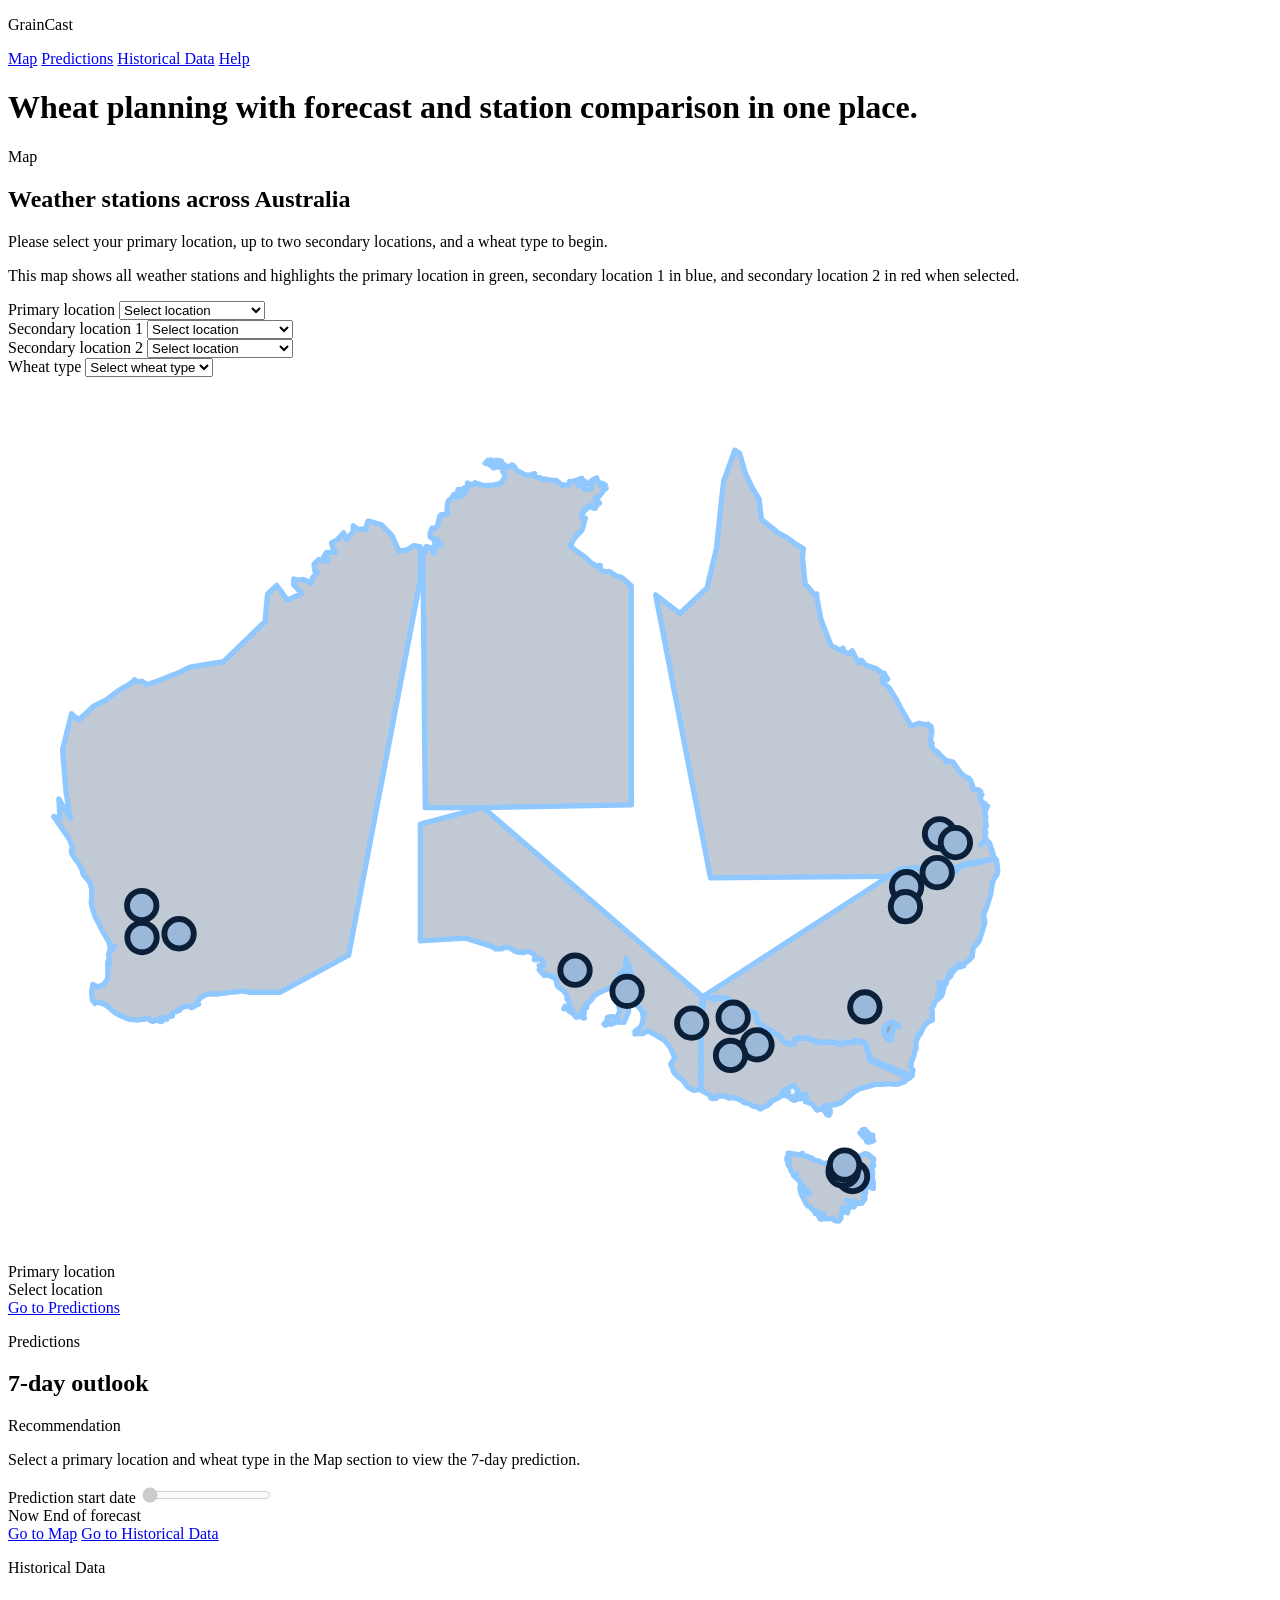
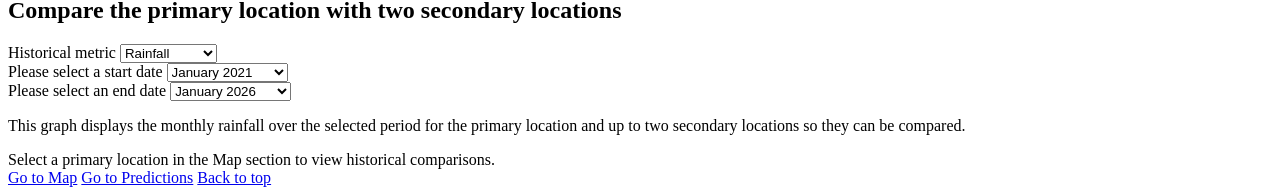
==== index.html @ faa93eda "Upload html files to correct github" ====
<!DOCTYPE html>
<html lang="en">
<head>
  <meta charset="UTF-8">
  <meta name="viewport" content="width=device-width, initial-scale=1.0">
  <title>GrainCast</title>
  <link rel="preconnect" href="https://fonts.googleapis.com">
  <link rel="preconnect" href="https://fonts.gstatic.com" crossorigin>
  <link href="https://fonts.googleapis.com/css2?family=Manrope:wght@400;500;700;800&family=Sora:wght@600;700&display=swap" rel="stylesheet">
  <link rel="stylesheet" href="styles.css">
</head>
<body>
  <div class="page-shell">
    <header class="hero" id="top">
      <div class="brand-row">
        <p class="brand-name">GrainCast</p>
        <nav class="page-nav" aria-label="Page sections">
          <a href="#map-section">Map</a>
          <a href="#predictions">Predictions</a>
          <a href="#historical-data">Historical Data</a>
          <a href="help.html">Help</a>
        </nav>
      </div>
      <h1 class="hero-subtitle">Wheat planning with forecast and station comparison in one place.</h1>
    </header>

    <main class="dashboard">
      <section class="panel map-panel" id="map-section">
        <div class="panel-header">
          <div>
            <p class="section-label">Map</p>
            <h2 class="panel-title section-heading">Weather stations across Australia</h2>
          </div>
        </div>
        <p class="prompt-text">Please select your primary location, up to two secondary locations, and a wheat type to begin.</p>
        <p id="map-description" class="assistive-description"></p>
        <div class="map-selection-grid">
          <div class="control-group">
            <label for="forecast-location">Primary location</label>
            <select id="forecast-location"></select>
          </div>
          <div class="control-group">
            <label for="compare-one">Secondary location 1</label>
            <select id="compare-one"></select>
          </div>
          <div class="control-group">
            <label for="compare-two">Secondary location 2</label>
            <select id="compare-two"></select>
          </div>
          <div class="control-group">
            <label for="crop-select">Wheat type</label>
            <select id="crop-select"></select>
          </div>
        </div>
        <div class="map-grid">
          <div id="station-map" class="station-map" aria-label="Australian weather station map"></div>
          <div id="map-legend" class="map-legend"></div>
        </div>
        <div class="section-nav-row">
          <a class="section-jump" href="#predictions">Go to Predictions</a>
        </div>
      </section>

      <section class="panel outlook-panel" id="predictions">
        <div class="panel-header">
          <div>
            <p class="section-label">Predictions</p>
            <h2 id="outlook-heading" class="panel-title section-heading">7-day outlook</h2>
          </div>
          <p id="selected-date-label" class="muted-text"></p>
        </div>

        <div class="recommendation-card recommendation-card--hero">
          <p class="section-label">Recommendation</p>
          <p id="recommendation-text" class="recommendation-text"></p>
        </div>

        <div class="slider-wrap">
          <label for="date-slider">Prediction start date</label>
          <input id="date-slider" type="range" min="0" max="364" step="1" value="0">
          <div class="slider-legend">
            <span id="range-start">Now</span>
            <span id="range-end">End of forecast</span>
          </div>
        </div>

        <div id="weekly-stats" class="stats-grid"></div>
        <div class="section-nav-row">
          <a class="section-jump" href="#map-section">Go to Map</a>
          <a class="section-jump" href="#historical-data">Go to Historical Data</a>
        </div>
      </section>

      <section class="panel history-panel" id="historical-data">
        <div class="panel-header">
          <div>
            <p class="section-label">Historical Data</p>
            <h2 class="panel-title section-heading">Compare the primary location with two secondary locations</h2>
          </div>
        </div>

        <div class="history-controls">
          <div class="control-group">
            <label for="history-metric">Historical metric</label>
            <select id="history-metric"></select>
          </div>
          <div class="control-group" id="temperature-mode-group">
            <label for="temperature-mode">Temperature view</label>
            <select id="temperature-mode"></select>
          </div>
          <div class="control-group">
            <label for="history-start">Please select a start date</label>
            <select id="history-start"></select>
          </div>
          <div class="control-group">
            <label for="history-end">Please select an end date</label>
            <select id="history-end"></select>
          </div>
        </div>

        <p id="history-description" class="assistive-description"></p>
        <div id="history-chart" class="chart-surface" aria-label="Historical comparison chart"></div>
        <div class="section-nav-row">
          <a class="section-jump" href="#map-section">Go to Map</a>
          <a class="section-jump" href="#predictions">Go to Predictions</a>
          <a class="section-jump" href="#top">Back to top</a>
        </div>
      </section>
    </main>
  </div>

  <div id="hover-tooltip" class="hover-tooltip" role="status" aria-live="polite"></div>

  <script src="forecast-data.js"></script>
  <script src="historical-data.js"></script>
  <script src="map-data.js"></script>
  <script src="app.js"></script>
</body>
</html>
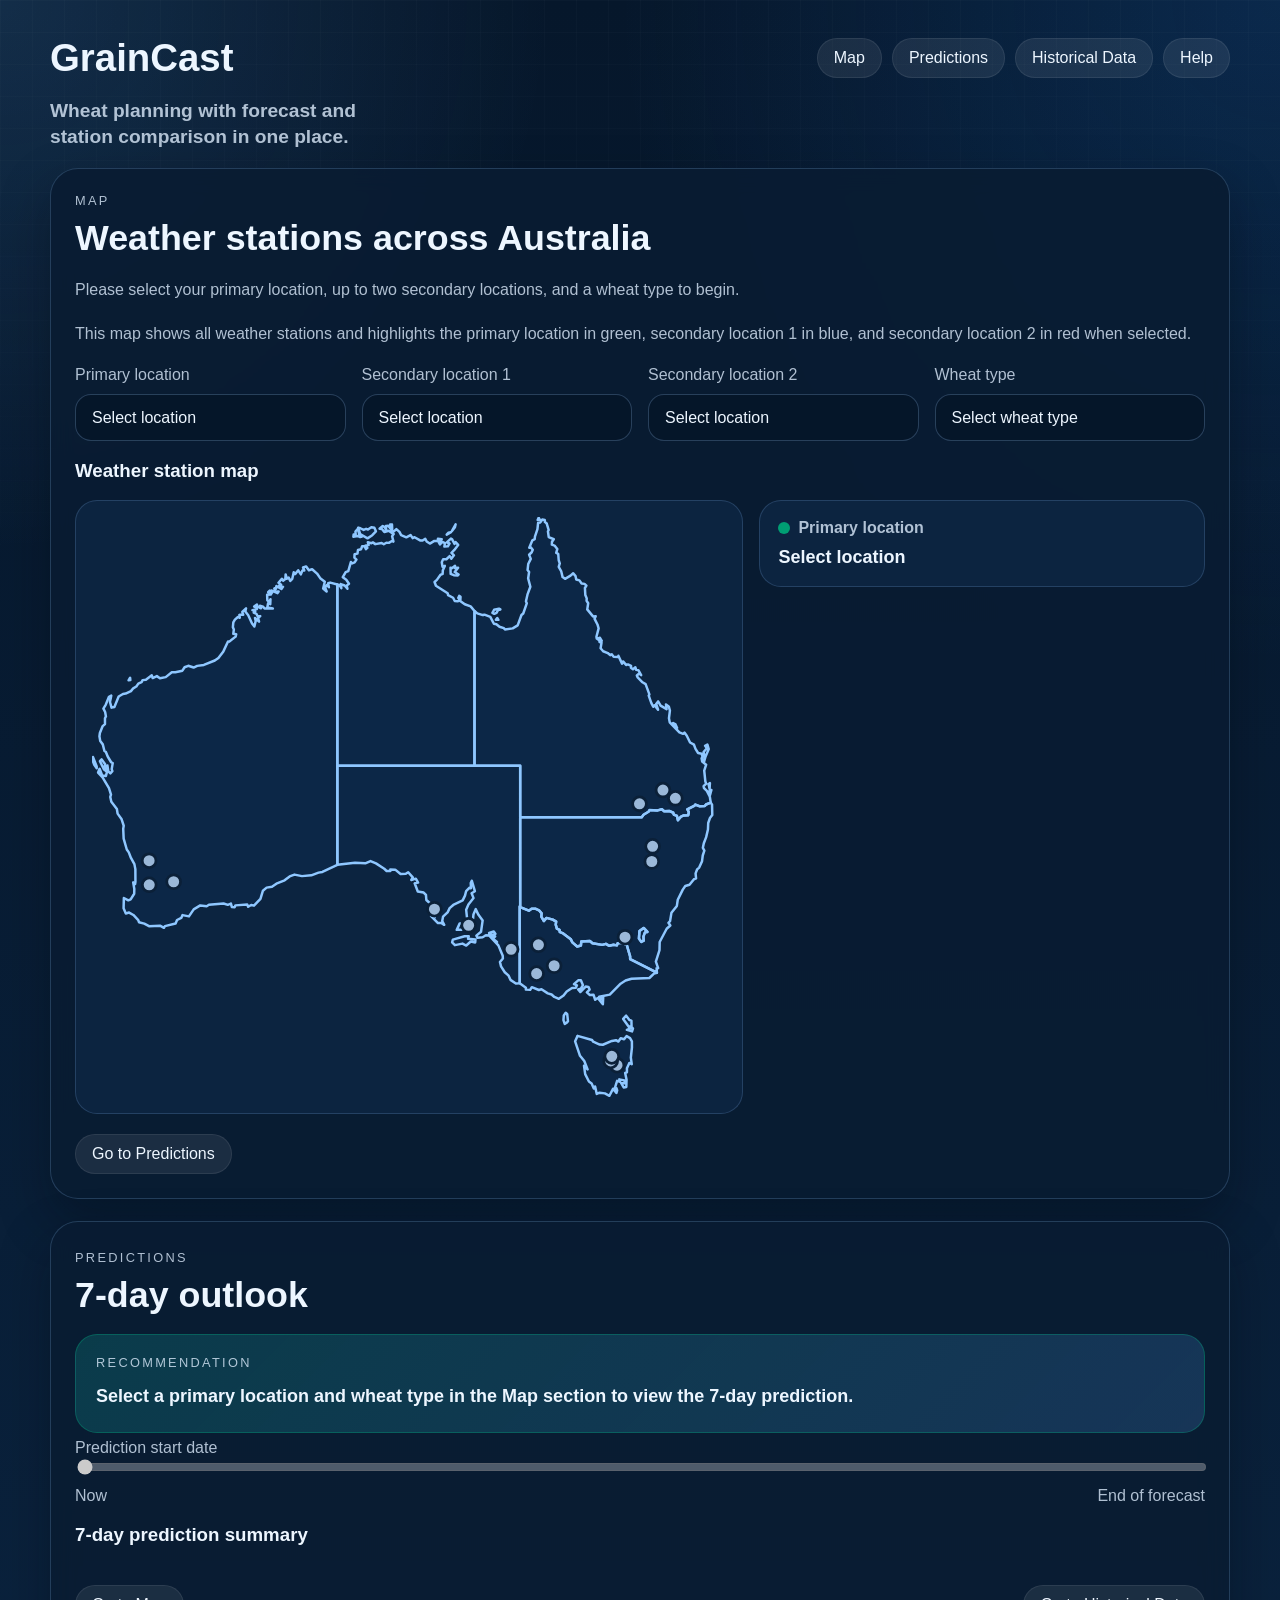
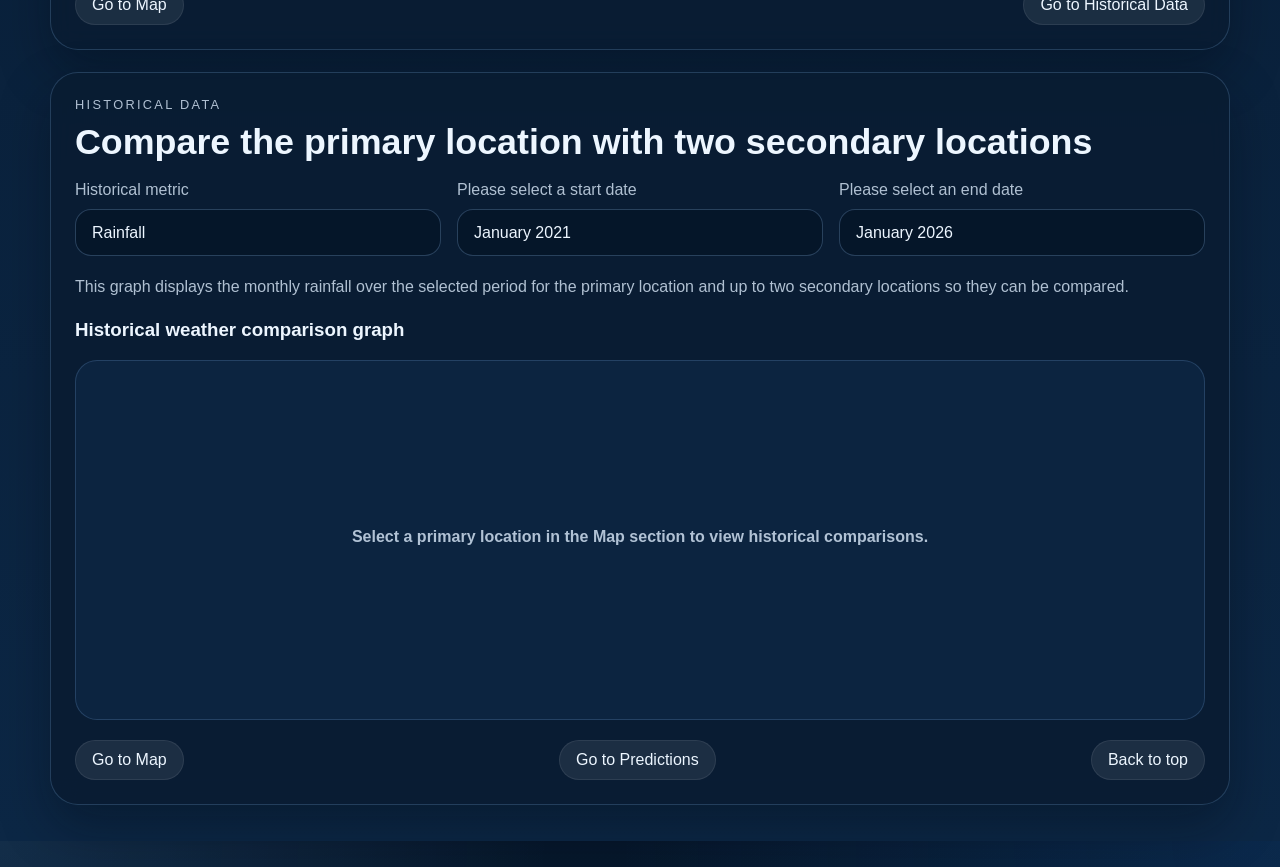
==== commit 0ddad73d: "Increase title size" ====
--- a/index.html
+++ b/index.html
@@ -52,6 +52,7 @@
             <select id="crop-select"></select>
           </div>
         </div>
+        <h3 class="visual-title">Weather station map</h3>
         <div class="map-grid">
           <div id="station-map" class="station-map" aria-label="Australian weather station map"></div>
           <div id="map-legend" class="map-legend"></div>
@@ -83,7 +84,8 @@
             <span id="range-end">End of forecast</span>
           </div>
         </div>
-
+        
+        <h3 class="visual-title">7-day prediction summary</h3>
         <div id="weekly-stats" class="stats-grid"></div>
         <div class="section-nav-row">
           <a class="section-jump" href="#map-section">Go to Map</a>
@@ -119,6 +121,7 @@
         </div>
 
         <p id="history-description" class="assistive-description"></p>
+        <h3 class="visual-title">Historical weather comparison graph</h3>
         <div id="history-chart" class="chart-surface" aria-label="Historical comparison chart"></div>
         <div class="section-nav-row">
           <a class="section-jump" href="#map-section">Go to Map</a>
--- a/styles.css
+++ b/styles.css
@@ -0,0 +1,436 @@
+:root {
+  --bg-1: #06172b;
+  --bg-2: #0c2745;
+  --panel: rgba(9, 28, 50, 0.9);
+  --panel-soft: rgba(13, 37, 66, 0.96);
+  --border: rgba(120, 171, 222, 0.24);
+  --text: #edf6ff;
+  --muted: rgba(219, 234, 250, 0.8);
+  --accent: #64b5ff;
+  --shadow: 0 22px 50px rgba(2, 10, 19, 0.34);
+}
+
+* {
+  box-sizing: border-box;
+}
+
+html {
+  scroll-behavior: smooth;
+}
+
+body {
+  margin: 0;
+  min-height: 100vh;
+  font-family: "Manrope", sans-serif;
+  font-size: 16px;
+  color: var(--text);
+  background:
+    radial-gradient(circle at top left, rgba(100, 181, 255, 0.14), transparent 20%),
+    radial-gradient(circle at top right, rgba(31, 122, 224, 0.18), transparent 24%),
+    linear-gradient(180deg, var(--bg-1), var(--bg-2));
+}
+
+body::before {
+  content: "";
+  position: fixed;
+  inset: 0;
+  background:
+    linear-gradient(rgba(255, 255, 255, 0.025) 1px, transparent 1px),
+    linear-gradient(90deg, rgba(255, 255, 255, 0.025) 1px, transparent 1px);
+  background-size: 32px 32px;
+  mask-image: linear-gradient(to bottom, rgba(0, 0, 0, 0.8), transparent 85%);
+  pointer-events: none;
+}
+
+.page-shell {
+  width: min(1180px, calc(100% - 24px));
+  margin: 0 auto;
+  padding: 28px 0 36px;
+}
+
+.hero {
+  padding: 8px 0 18px;
+}
+
+.brand-row,
+.panel-header,
+.selection-grid,
+.history-controls,
+.stats-grid,
+.map-grid {
+  display: grid;
+  gap: 16px;
+}
+
+.brand-row {
+  grid-template-columns: 1fr auto;
+  align-items: center;
+  margin-bottom: 18px;
+}
+
+.brand-name {
+  margin: 0;
+  font-family: "Sora", sans-serif;
+  font-size: clamp(2rem, 3vw, 2.8rem);
+  font-weight: 700;
+}
+
+.page-nav {
+  display: flex;
+  flex-wrap: wrap;
+  gap: 10px;
+}
+
+.page-nav a {
+  color: var(--text);
+  text-decoration: none;
+  padding: 10px 16px;
+  border-radius: 999px;
+  background: rgba(255, 255, 255, 0.08);
+  border: 1px solid rgba(255, 255, 255, 0.08);
+}
+
+.page-nav a:hover,
+.page-nav a:focus-visible {
+  background: rgba(100, 181, 255, 0.2);
+  outline: none;
+}
+
+.hero h1,
+.panel-title {
+  margin: 0;
+  font-family: "Sora", sans-serif;
+}
+
+.hero-subtitle {
+  font-size: clamp(1rem, 1.5vw, 1.2rem);
+  line-height: 1.35;
+  max-width: 34ch;
+  color: var(--muted);
+}
+
+.section-heading {
+  font-size: clamp(1.7rem, 2.8vw, 2.3rem);
+  line-height: 1.15;
+}
+
+.eyebrow,
+.section-label,
+.muted-text,
+.assistive-description,
+.prompt-text,
+.stat-tile span,
+label,
+.chart-legend,
+.summary-card {
+  color: var(--muted);
+}
+
+.section-label {
+  margin: 0 0 10px;
+  font-size: 0.8rem;
+  letter-spacing: 0.18em;
+  text-transform: uppercase;
+}
+
+.dashboard {
+  display: grid;
+  gap: 22px;
+}
+
+.panel {
+  background: var(--panel);
+  border: 1px solid var(--border);
+  border-radius: 28px;
+  box-shadow: var(--shadow);
+  padding: 24px;
+  backdrop-filter: blur(12px);
+}
+
+.panel-header {
+  grid-template-columns: 1fr auto;
+  align-items: baseline;
+  margin-bottom: 18px;
+}
+
+.prompt-text,
+.assistive-description {
+  margin: 0 0 18px;
+  line-height: 1.65;
+}
+
+.selection-grid {
+  grid-template-columns: repeat(2, minmax(0, 1fr));
+}
+
+.map-selection-grid {
+  display: grid;
+  gap: 16px;
+  grid-template-columns: repeat(4, minmax(0, 1fr));
+  margin-bottom: 18px;
+}
+
+.history-controls {
+  grid-template-columns: repeat(3, minmax(0, 1fr));
+  margin-bottom: 18px;
+}
+
+.stats-grid {
+  grid-template-columns: repeat(3, minmax(0, 1fr));
+  margin-top: 18px;
+}
+
+.map-grid {
+  grid-template-columns: 1.2fr 0.8fr;
+  align-items: start;
+}
+
+.section-nav-row {
+  display: flex;
+  justify-content: space-between;
+  gap: 12px;
+  flex-wrap: wrap;
+  margin-top: 20px;
+}
+
+.section-jump {
+  color: var(--text);
+  text-decoration: none;
+  padding: 10px 16px;
+  border-radius: 999px;
+  background: rgba(255, 255, 255, 0.08);
+  border: 1px solid rgba(255, 255, 255, 0.08);
+}
+
+.section-jump:hover,
+.section-jump:focus-visible {
+  background: rgba(100, 181, 255, 0.2);
+  outline: none;
+}
+
+.control-group {
+  display: grid;
+  gap: 10px;
+}
+
+select,
+input[type="range"] {
+  width: 100%;
+  font: inherit;
+}
+
+select {
+  appearance: none;
+  border: 1px solid rgba(133, 176, 222, 0.28);
+  border-radius: 16px;
+  background: rgba(5, 19, 36, 0.56);
+  color: var(--text);
+  padding: 14px 16px;
+}
+
+.slider-wrap {
+  margin-top: 6px;
+}
+
+.slider-legend {
+  display: flex;
+  justify-content: space-between;
+  margin-top: 8px;
+  color: var(--muted);
+  font-size: 16px;
+}
+
+input[type="range"] {
+  accent-color: var(--accent);
+}
+
+.stat-tile,
+.recommendation-card,
+.summary-card,
+.chart-surface,
+.station-map {
+  border: 1px solid rgba(123, 171, 224, 0.22);
+  border-radius: 22px;
+  background: var(--panel-soft);
+}
+
+.recommendation-card {
+  padding: 20px;
+}
+
+.recommendation-card--hero {
+  background:
+    linear-gradient(135deg, rgba(0, 158, 115, 0.2), rgba(100, 181, 255, 0.12)),
+    var(--panel-soft);
+  border-color: rgba(0, 158, 115, 0.38);
+}
+
+.recommendation-text {
+  margin: 0;
+  color: var(--text);
+  font-size: 18px;
+  line-height: 1.8;
+  font-weight: 700;
+}
+
+.stat-tile {
+  padding: 18px;
+}
+
+.stat-icon {
+  font-size: 30px;
+  margin-bottom: 10px;
+}
+
+.stat-tile strong {
+  display: block;
+  margin-top: 8px;
+  color: var(--text);
+  font-size: 22px;
+}
+
+.station-map,
+.chart-surface {
+  padding: 16px;
+}
+
+.station-map {
+  min-height: 320px;
+}
+
+.station-map svg,
+.chart-surface svg {
+  width: 100%;
+  height: auto;
+  display: block;
+}
+
+.map-legend {
+  display: grid;
+  gap: 16px;
+}
+
+.legend-chip {
+  display: inline-flex;
+  align-items: center;
+  gap: 8px;
+  margin-bottom: 10px;
+  font-weight: 700;
+}
+
+.legend-chip span {
+  width: 12px;
+  height: 12px;
+  border-radius: 50%;
+  display: inline-block;
+}
+
+.summary-card {
+  padding: 18px;
+}
+
+.summary-name {
+  color: var(--text);
+  font-weight: 800;
+  font-size: 18px;
+}
+
+.chart-surface {
+  min-height: 360px;
+}
+
+.chart-legend {
+  display: flex;
+  gap: 16px;
+  flex-wrap: wrap;
+  margin-top: 12px;
+  font-size: 16px;
+}
+
+.chart-legend span {
+  display: inline-flex;
+  align-items: center;
+  gap: 8px;
+}
+
+.chart-legend i {
+  width: 12px;
+  height: 12px;
+  border-radius: 50%;
+  display: inline-block;
+  background: var(--accent);
+}
+
+.chart-legend .legend-dashed {
+  background: transparent;
+  border: 2px dashed var(--accent);
+}
+
+.empty-chart {
+  min-height: 320px;
+  display: grid;
+  place-items: center;
+  text-align: center;
+  color: var(--muted);
+  font-weight: 600;
+  font-size: 16px;
+}
+
+.hover-tooltip {
+  position: absolute;
+  z-index: 20;
+  max-width: 260px;
+  padding: 10px 12px;
+  border-radius: 12px;
+  background: rgba(7, 18, 31, 0.94);
+  border: 1px solid rgba(140, 184, 230, 0.28);
+  color: var(--text);
+  font-size: 16px;
+  line-height: 1.45;
+  pointer-events: none;
+  opacity: 0;
+  transform: translateY(4px);
+  transition: opacity 120ms ease, transform 120ms ease;
+}
+
+.hover-tooltip.visible {
+  opacity: 1;
+  transform: translateY(0);
+}
+
+@media (max-width: 980px) {
+  .brand-row,
+  .selection-grid,
+  .map-selection-grid,
+  .stats-grid,
+  .history-controls,
+  .map-grid,
+  .panel-header {
+    grid-template-columns: 1fr;
+  }
+}
+
+@media (max-width: 640px) {
+  .page-shell {
+    width: min(100% - 16px, 100%);
+    padding-top: 18px;
+  }
+
+  .panel {
+    padding: 18px;
+    border-radius: 22px;
+  }
+
+  .page-nav {
+    width: 100%;
+  }
+
+  .page-nav a {
+    flex: 1 1 auto;
+    text-align: center;
+  }
+
+  .section-nav-row {
+    flex-direction: column;
+  }
+}
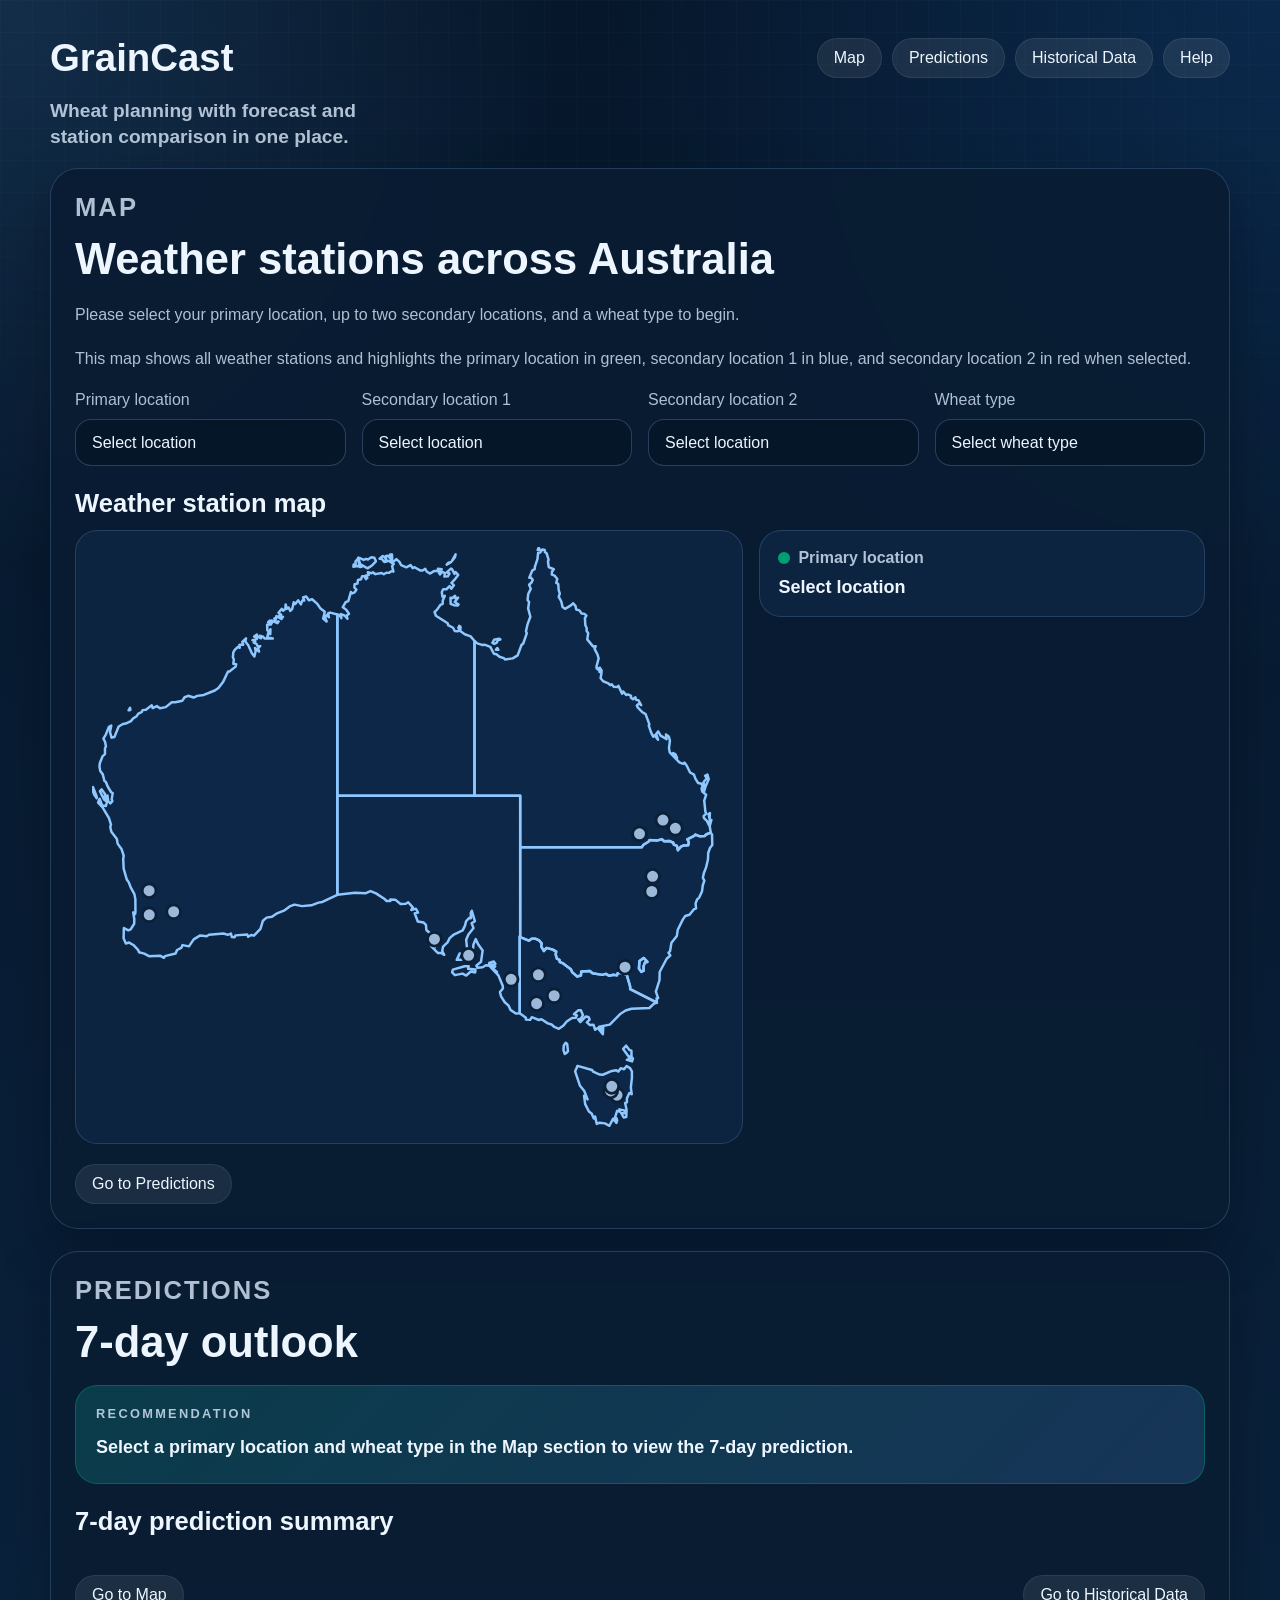
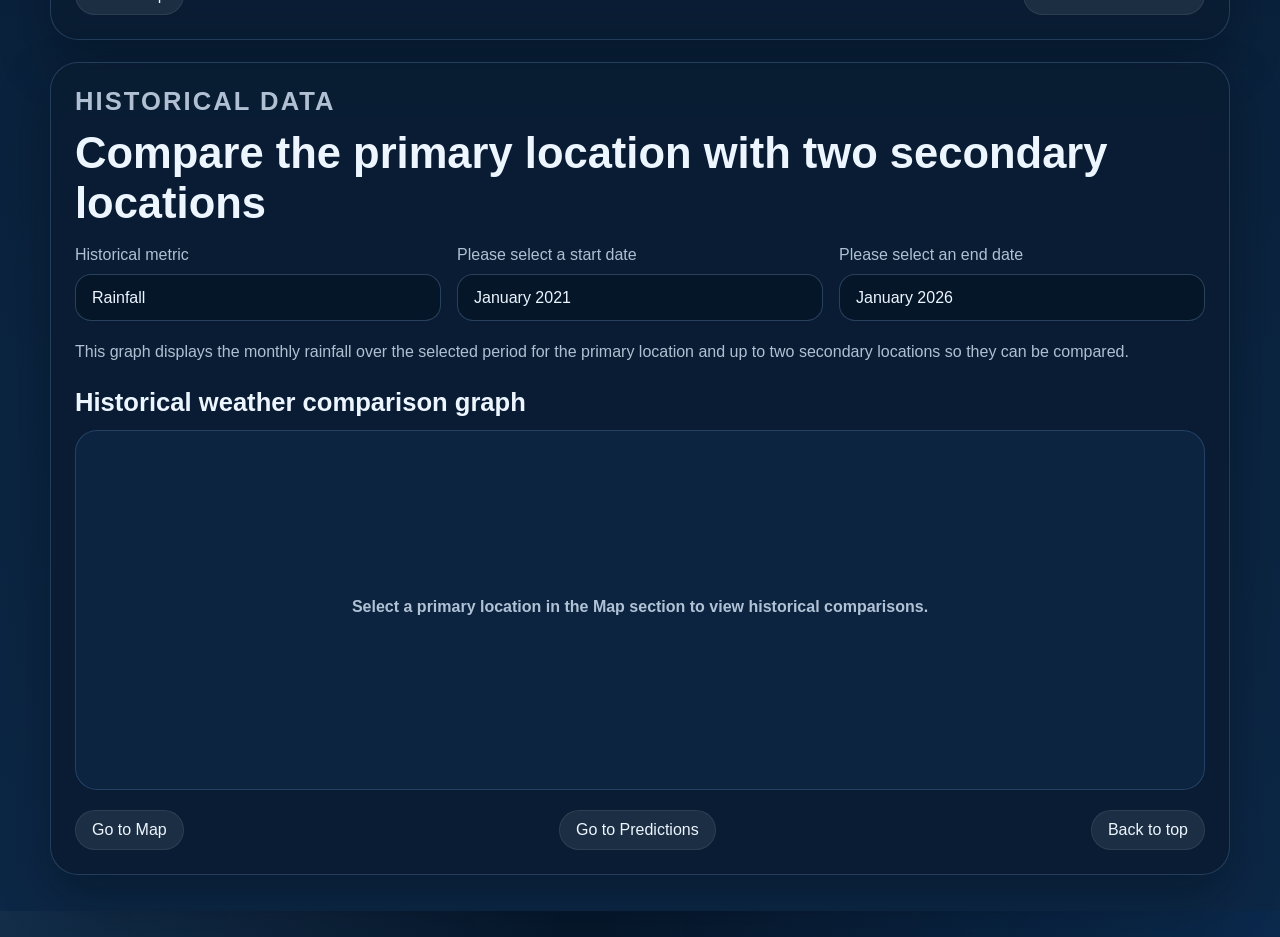
==== commit 79a2ec3c: "Remove prediction slider" ====
--- a/index.html
+++ b/index.html
@@ -75,15 +75,6 @@
           <p class="section-label">Recommendation</p>
           <p id="recommendation-text" class="recommendation-text"></p>
         </div>
-
-        <div class="slider-wrap">
-          <label for="date-slider">Prediction start date</label>
-          <input id="date-slider" type="range" min="0" max="364" step="1" value="0">
-          <div class="slider-legend">
-            <span id="range-start">Now</span>
-            <span id="range-end">End of forecast</span>
-          </div>
-        </div>
         
         <h3 class="visual-title">7-day prediction summary</h3>
         <div id="weekly-stats" class="stats-grid"></div>
--- a/styles.css
+++ b/styles.css
@@ -110,7 +110,7 @@
 }
 
 .section-heading {
-  font-size: clamp(1.7rem, 2.8vw, 2.3rem);
+  font-size: clamp(2rem, 3.4vw, 2.8rem);
   line-height: 1.15;
 }
 
@@ -128,10 +128,27 @@
 
 .section-label {
   margin: 0 0 10px;
+  font-family: "Sora", sans-serif;
   font-size: 0.8rem;
+  font-weight: 700;
   letter-spacing: 0.18em;
   text-transform: uppercase;
 }
+
+.panel-header .section-label {
+  margin-bottom: 12px;
+  font-size: clamp(1.25rem, 2vw, 1.65rem);
+  letter-spacing: 0.08em;
+}
+
+.visual-title {
+  margin: 22px 0 12px;
+  font-family: "Sora", sans-serif;
+  font-size: clamp(1.25rem, 2vw, 1.65rem);
+  line-height: 1.2;
+  color: var(--text);
+}
+
 
 .dashboard {
   display: grid;
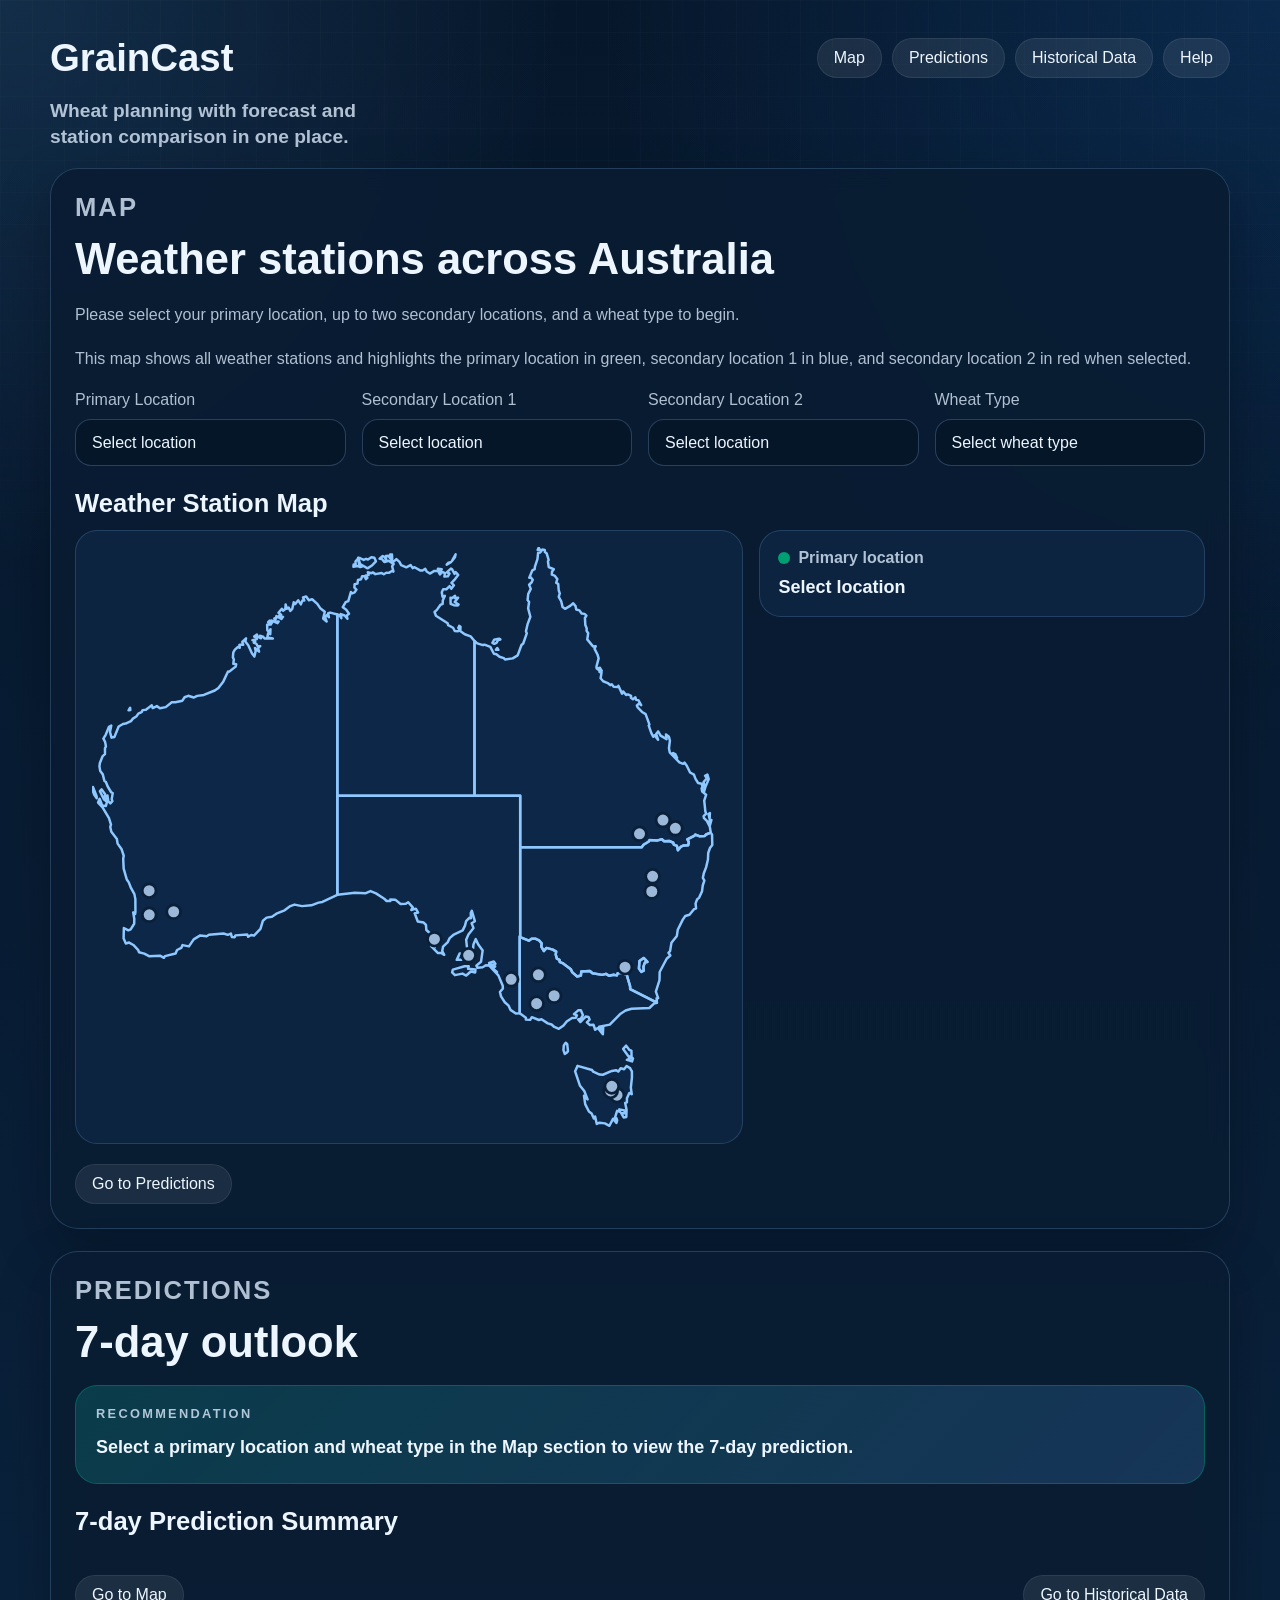
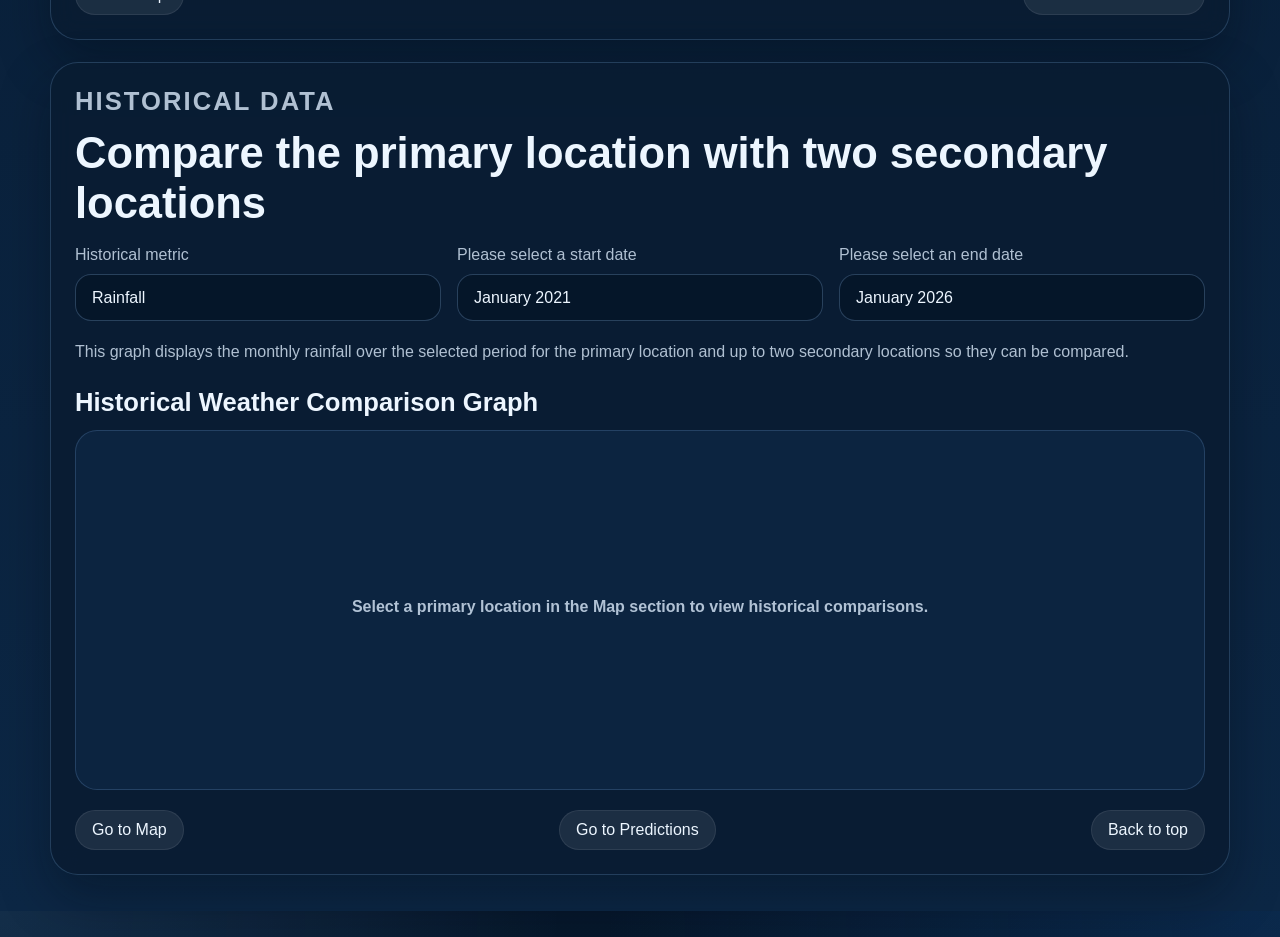
==== commit 31aa9195: "Update index.html made the text more consistent" ====
--- a/index.html
+++ b/index.html
@@ -36,23 +36,23 @@
         <p id="map-description" class="assistive-description"></p>
         <div class="map-selection-grid">
           <div class="control-group">
-            <label for="forecast-location">Primary location</label>
+            <label for="forecast-location">Primary Location</label>
             <select id="forecast-location"></select>
           </div>
           <div class="control-group">
-            <label for="compare-one">Secondary location 1</label>
+            <label for="compare-one">Secondary Location 1</label>
             <select id="compare-one"></select>
           </div>
           <div class="control-group">
-            <label for="compare-two">Secondary location 2</label>
+            <label for="compare-two">Secondary Location 2</label>
             <select id="compare-two"></select>
           </div>
           <div class="control-group">
-            <label for="crop-select">Wheat type</label>
+            <label for="crop-select">Wheat Type</label>
             <select id="crop-select"></select>
           </div>
         </div>
-        <h3 class="visual-title">Weather station map</h3>
+        <h3 class="visual-title">Weather Station Map</h3>
         <div class="map-grid">
           <div id="station-map" class="station-map" aria-label="Australian weather station map"></div>
           <div id="map-legend" class="map-legend"></div>
@@ -76,7 +76,7 @@
           <p id="recommendation-text" class="recommendation-text"></p>
         </div>
         
-        <h3 class="visual-title">7-day prediction summary</h3>
+        <h3 class="visual-title">7-day Prediction Summary</h3>
         <div id="weekly-stats" class="stats-grid"></div>
         <div class="section-nav-row">
           <a class="section-jump" href="#map-section">Go to Map</a>
@@ -112,7 +112,7 @@
         </div>
 
         <p id="history-description" class="assistive-description"></p>
-        <h3 class="visual-title">Historical weather comparison graph</h3>
+        <h3 class="visual-title">Historical Weather Comparison Graph</h3>
         <div id="history-chart" class="chart-surface" aria-label="Historical comparison chart"></div>
         <div class="section-nav-row">
           <a class="section-jump" href="#map-section">Go to Map</a>
--- a/styles.css
+++ b/styles.css
@@ -230,11 +230,11 @@
   gap: 10px;
 }
 
-select,
-input[type="range"] {
+select {
   width: 100%;
   font: inherit;
 }
+
 
 select {
   appearance: none;
@@ -243,22 +243,6 @@
   background: rgba(5, 19, 36, 0.56);
   color: var(--text);
   padding: 14px 16px;
-}
-
-.slider-wrap {
-  margin-top: 6px;
-}
-
-.slider-legend {
-  display: flex;
-  justify-content: space-between;
-  margin-top: 8px;
-  color: var(--muted);
-  font-size: 16px;
-}
-
-input[type="range"] {
-  accent-color: var(--accent);
 }
 
 .stat-tile,
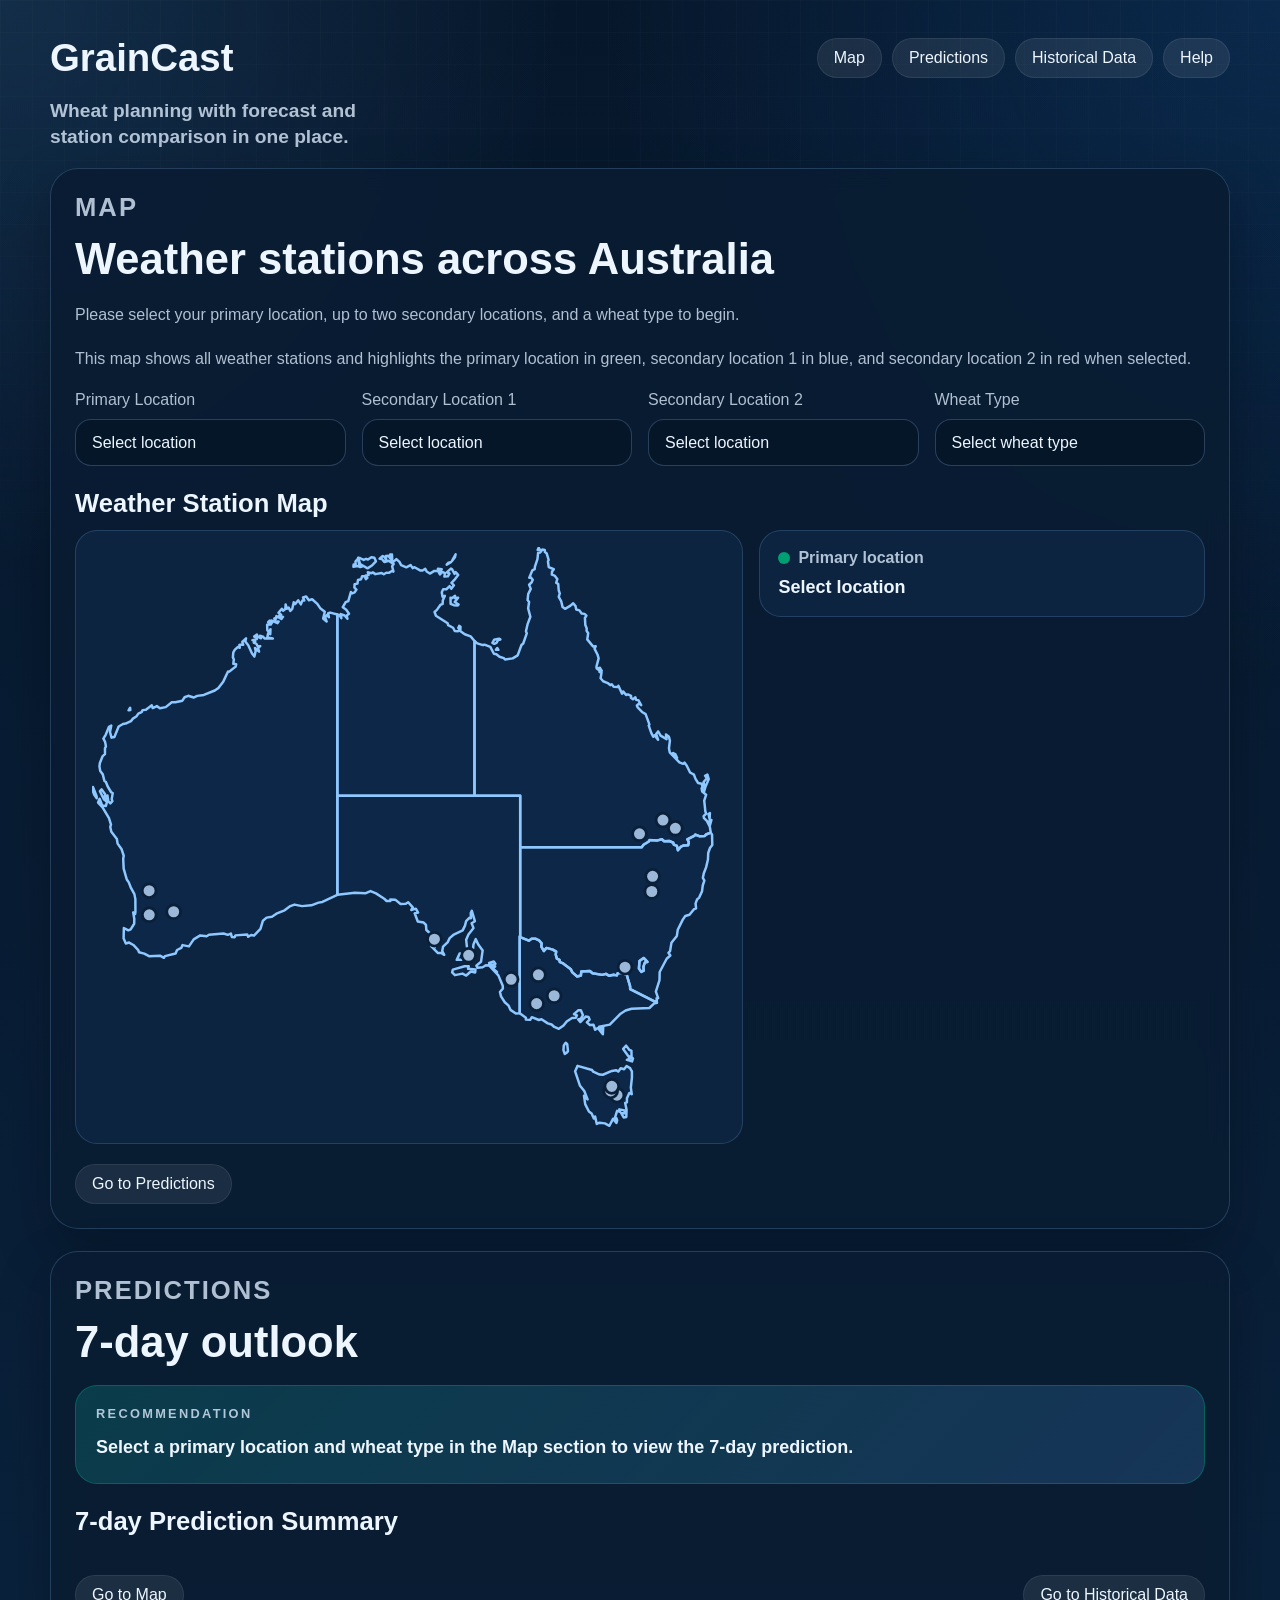
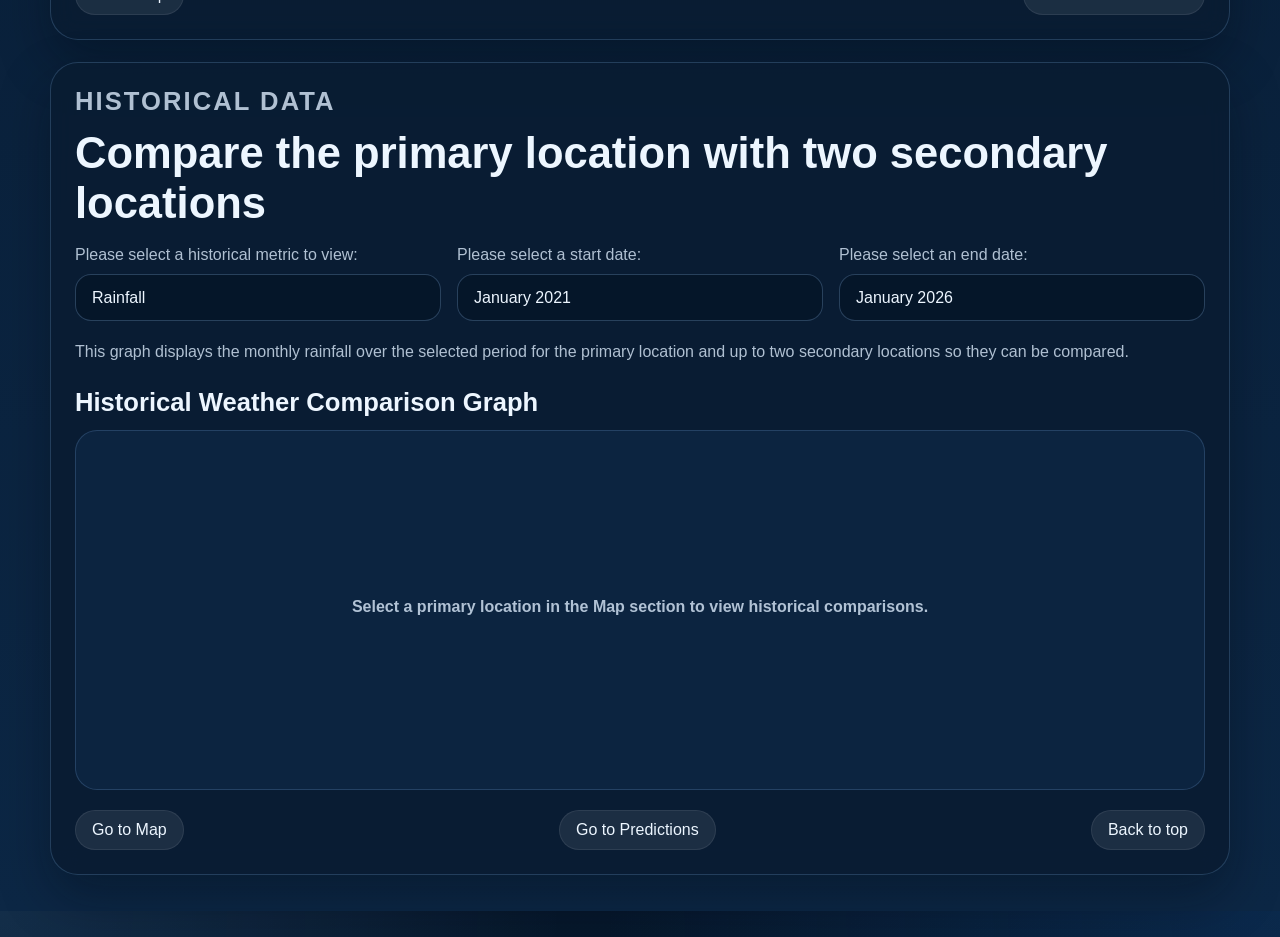
==== commit f4ad32fb: "Update index.html Updated the wording again" ====
--- a/index.html
+++ b/index.html
@@ -94,7 +94,7 @@
 
         <div class="history-controls">
           <div class="control-group">
-            <label for="history-metric">Historical metric</label>
+            <label for="history-metric">Please select a historical metric to view: </label>
             <select id="history-metric"></select>
           </div>
           <div class="control-group" id="temperature-mode-group">
@@ -102,11 +102,11 @@
             <select id="temperature-mode"></select>
           </div>
           <div class="control-group">
-            <label for="history-start">Please select a start date</label>
+            <label for="history-start">Please select a start date:</label>
             <select id="history-start"></select>
           </div>
           <div class="control-group">
-            <label for="history-end">Please select an end date</label>
+            <label for="history-end">Please select an end date:</label>
             <select id="history-end"></select>
           </div>
         </div>
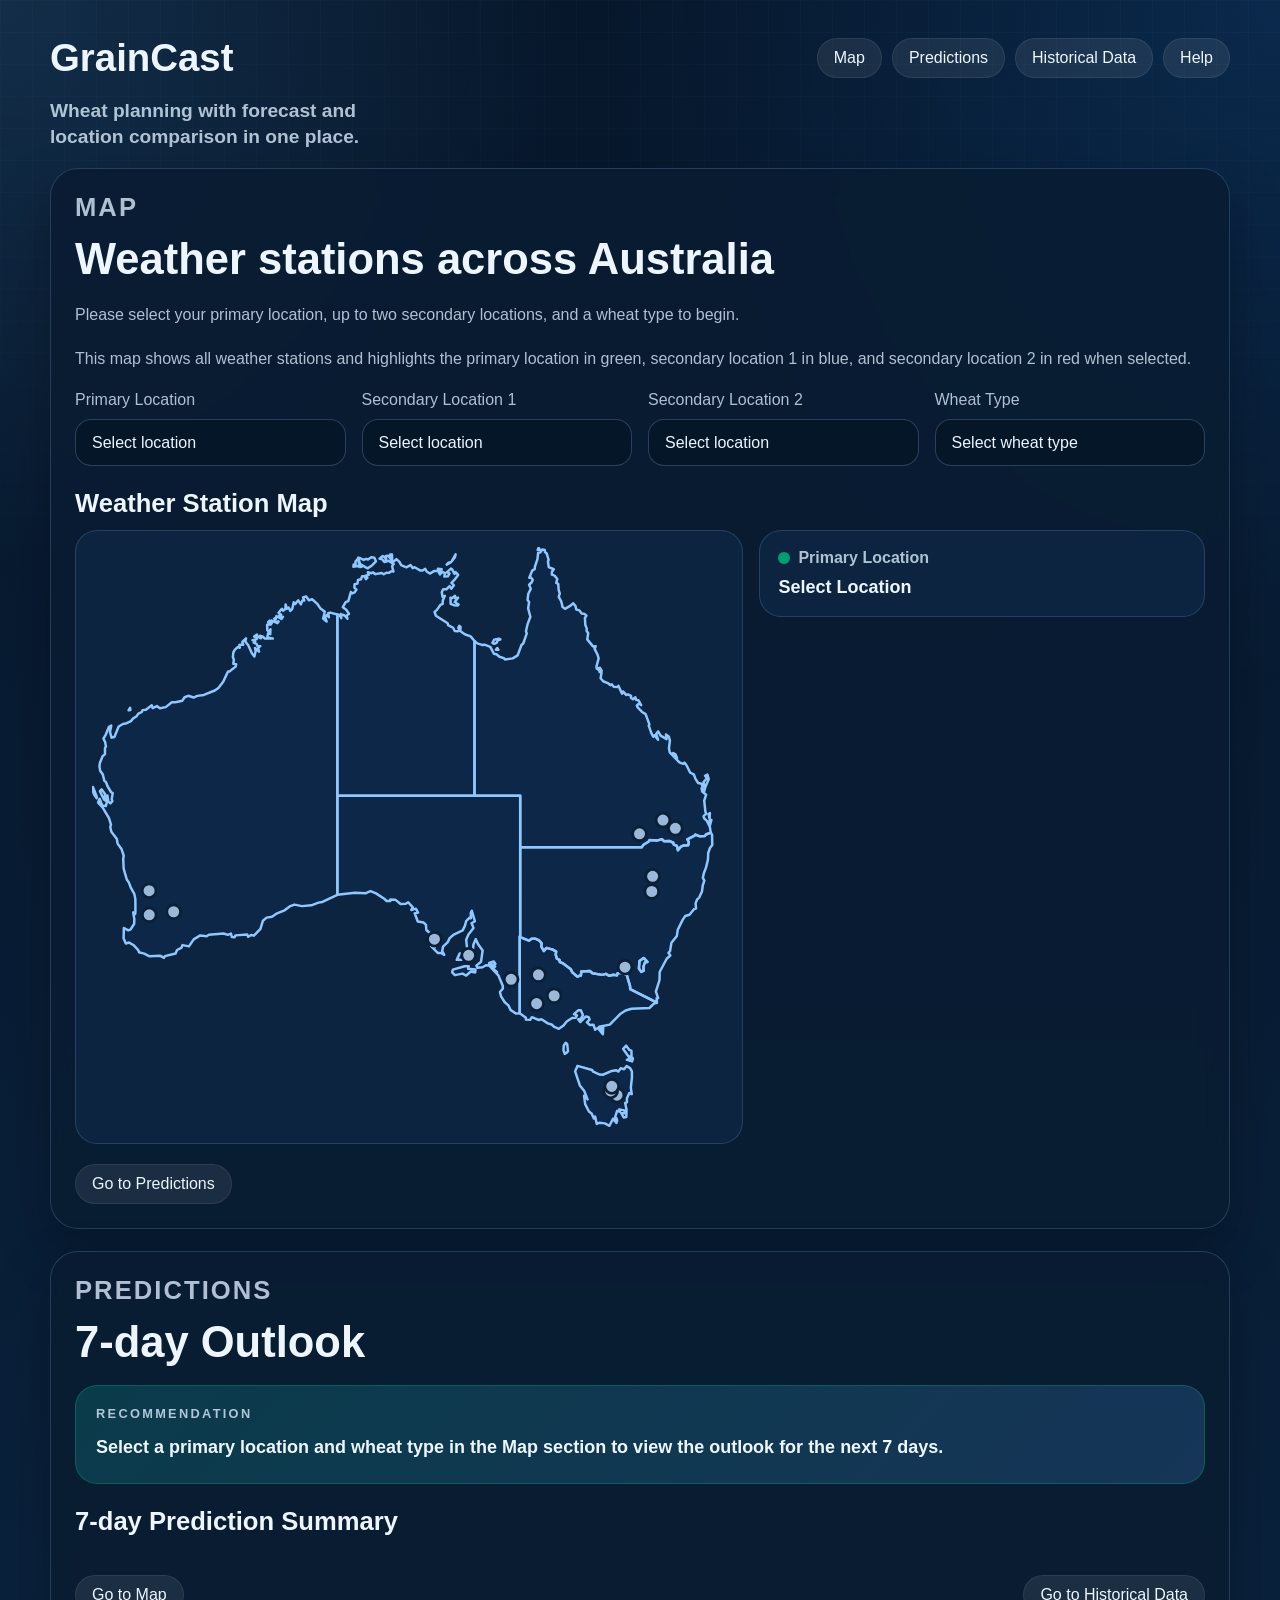
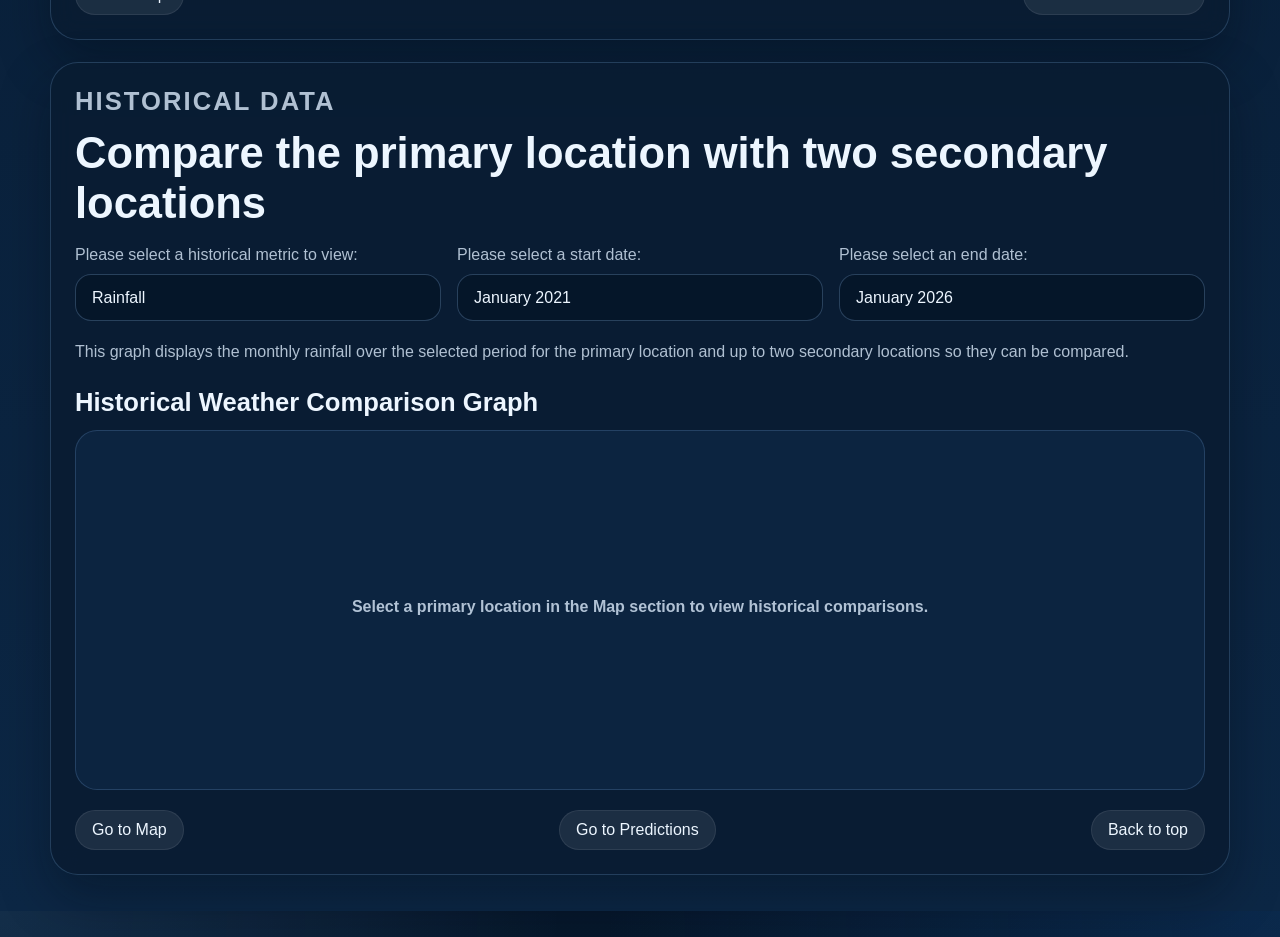
==== commit 3fc5d48f: "Update index.html" ====
--- a/index.html
+++ b/index.html
@@ -21,7 +21,7 @@
           <a href="help.html">Help</a>
         </nav>
       </div>
-      <h1 class="hero-subtitle">Wheat planning with forecast and station comparison in one place.</h1>
+      <h1 class="hero-subtitle">Wheat planning with forecast and location comparison in one place.</h1>
     </header>
 
     <main class="dashboard">
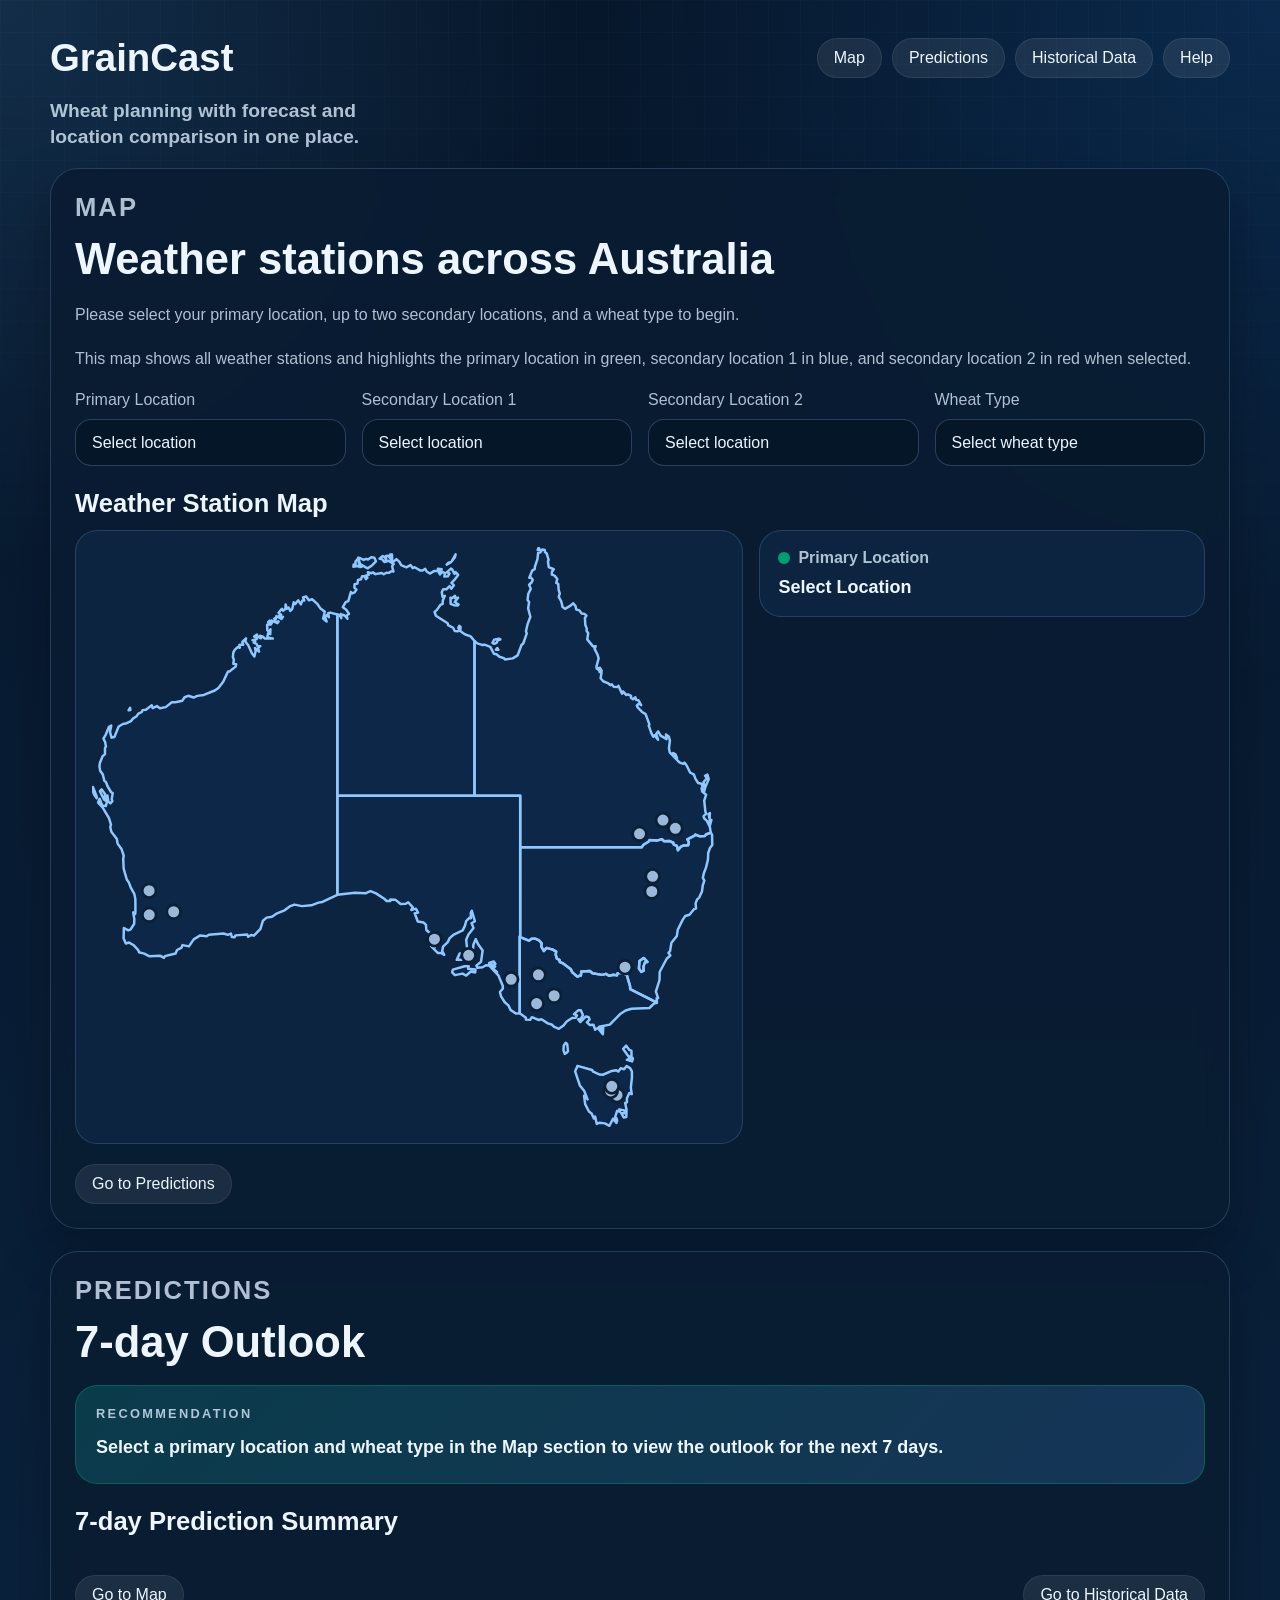
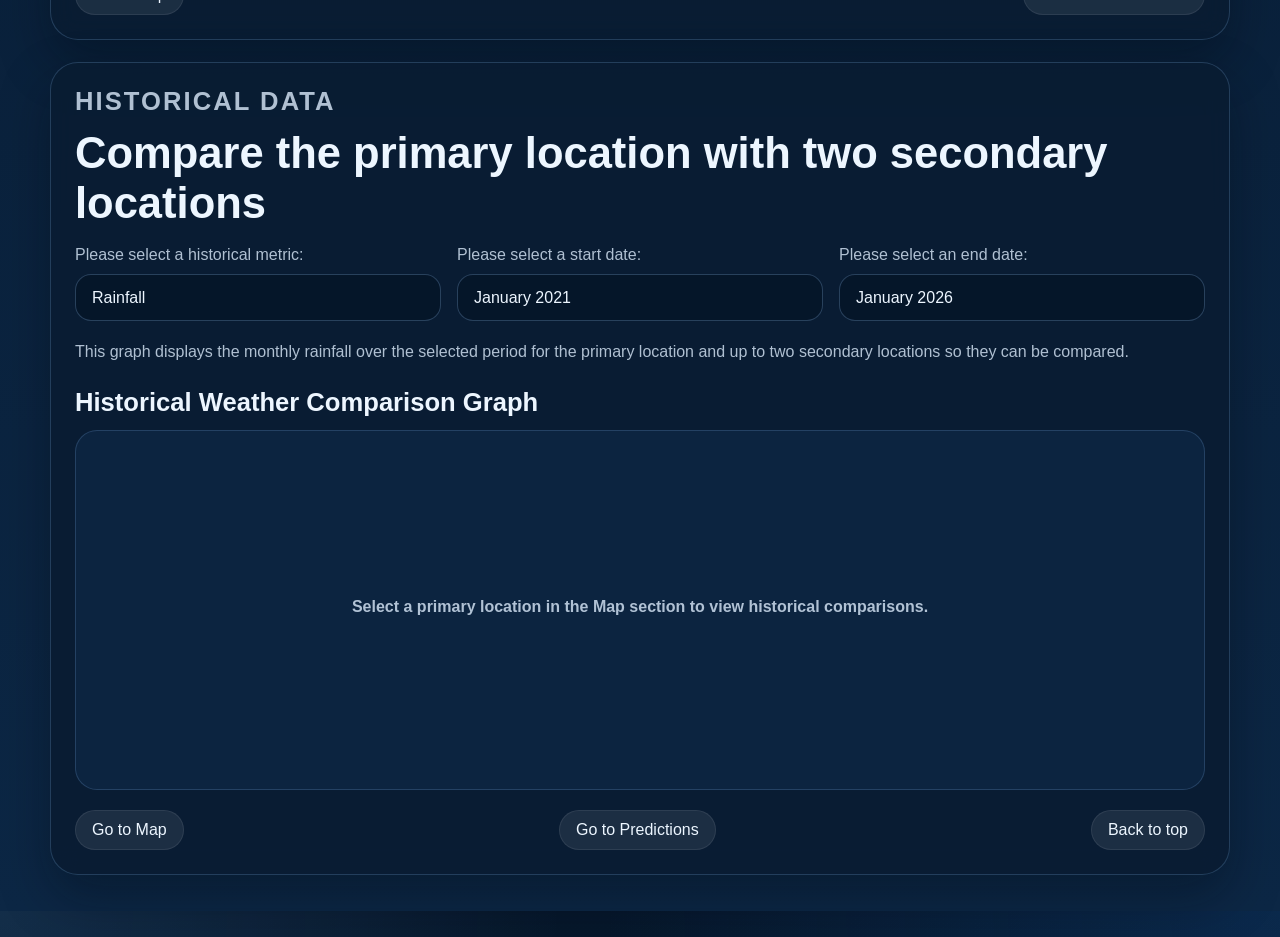
==== commit cb07d05c: "Update index.html made text more consistent" ====
--- a/index.html
+++ b/index.html
@@ -94,7 +94,7 @@
 
         <div class="history-controls">
           <div class="control-group">
-            <label for="history-metric">Please select a historical metric to view: </label>
+            <label for="history-metric">Please select a historical metric: </label>
             <select id="history-metric"></select>
           </div>
           <div class="control-group" id="temperature-mode-group">
